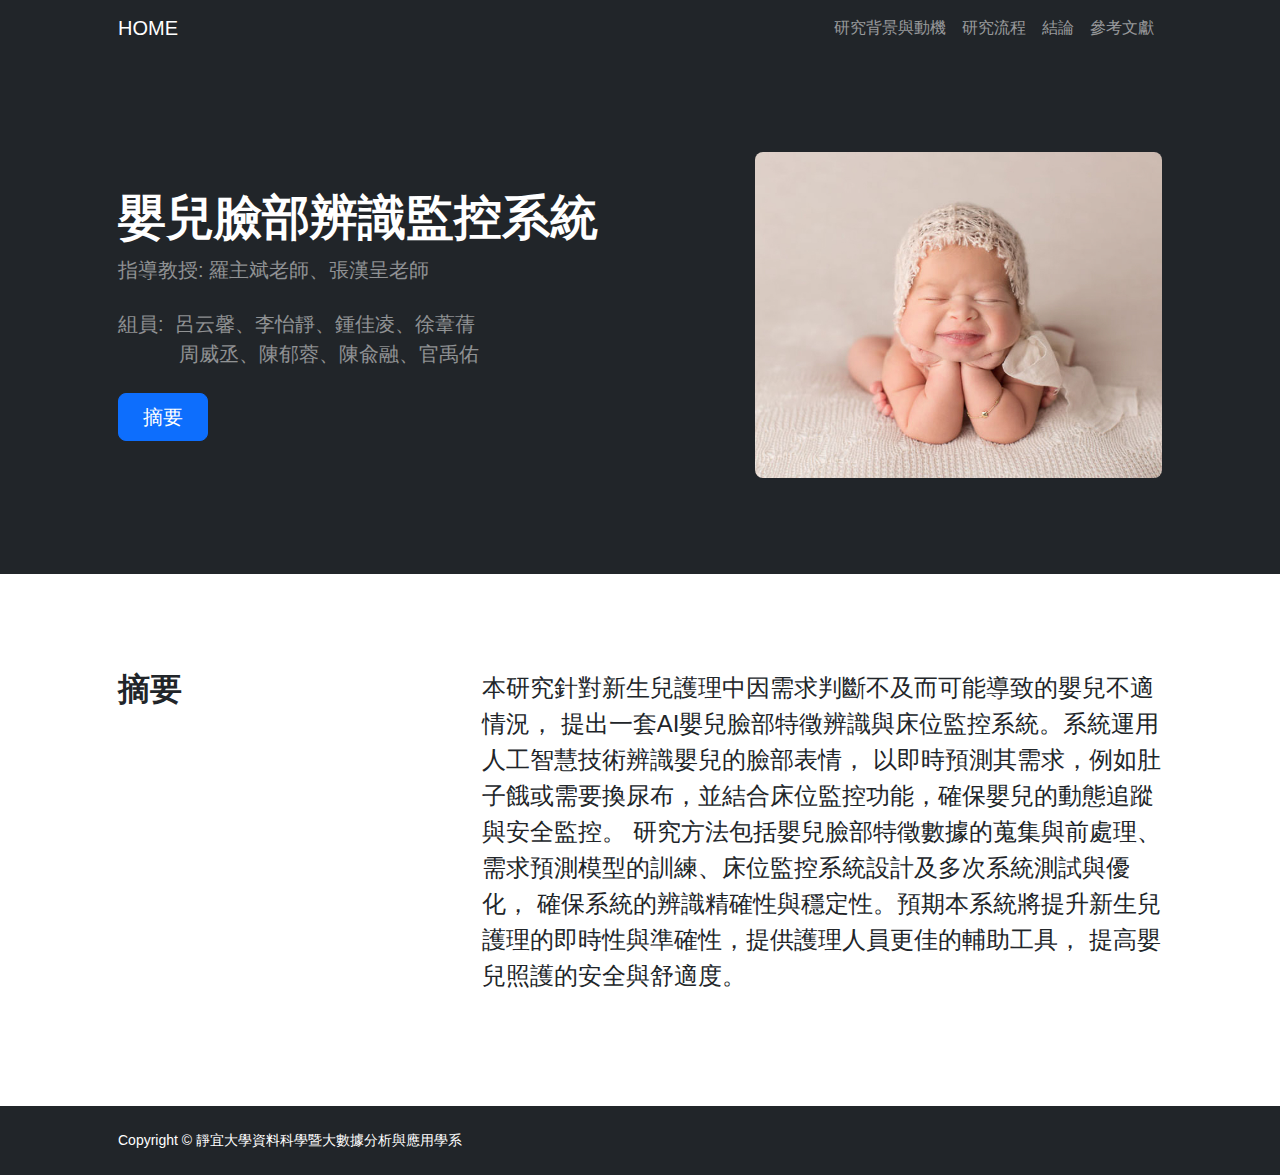
==== index.html @ 3b707c58 "Update index.html" ====
<!DOCTYPE html>
<html lang="en">
    <head>
        <meta charset="utf-8" />
        <meta name="viewport" content="width=device-width, initial-scale=1, shrink-to-fit=no" />
        <meta name="description" content="" />
        <meta name="author" content="" />
        <title>嬰兒臉部辨識</title>
        <!-- Favicon-->
        <link rel="icon" type="image/x-icon" href="assets/favicon.ico" />
        <!-- Bootstrap icons-->
        <link href="https://cdn.jsdelivr.net/npm/bootstrap-icons@1.5.0/font/bootstrap-icons.css" rel="stylesheet" />
        <!-- Core theme CSS (includes Bootstrap)-->
        <link href="css/styles.css" rel="stylesheet" />
        
        <!-- Custom Font Style -->
        <style>
            body {
                font-family: 'DFKai-SB', sans-serif;
            }
        </style>
    </head>
    <body class="d-flex flex-column h-100">
        <main class="flex-shrink-0">
            <!-- Navigation-->
            <nav class="navbar navbar-expand-lg navbar-dark bg-dark">
                <div class="container px-5">
                    <a class="navbar-brand" href="index.html">HOME</a>
                    <button class="navbar-toggler" type="button" data-bs-toggle="collapse" data-bs-target="#navbarSupportedContent" aria-controls="navbarSupportedContent" aria-expanded="false" aria-label="Toggle navigation"><span class="navbar-toggler-icon"></span></button>
                    <div class="collapse navbar-collapse" id="navbarSupportedContent">
                        <ul class="navbar-nav ms-auto mb-2 mb-lg-0">
                            <li class="nav-item"><a class="nav-link" href="about.html">研究背景與動機</a></li>
                            <li class="nav-item"><a class="nav-link" href="contact.html">研究流程</a></li>
                            <li class="nav-item"><a class="nav-link" href="pricing.html">結論</a></li>
                           
                            <li class="nav-item"><a class="nav-link" href="faq.html">參考文獻</a></li>
                        </ul>
                    </div>
                </div>
            </nav>
            <!-- Header-->
            <header class="bg-dark py-5">
                <div class="container px-5">
                    <div class="row gx-5 align-items-center justify-content-center">
                        <div class="col-lg-8 col-xl-7 col-xxl-6">
                            <div class="my-5 text-center text-xl-start">
                                <h1 class="display-5 fw-bolder text-white mb-2">嬰兒臉部辨識監控系統</h1>
                                <p class="lead fw-normal text-white-50 mb-4">指導教授:&nbsp;羅主斌老師、張漢呈老師 </p>
                                <p class="lead fw-normal text-white-50 mb-4">組員: &nbsp;呂云馨、李怡靜、鍾佳凌、徐葦蒨</br>
                                   &emsp; &emsp; &ensp;周威丞、陳郁蓉、陳兪融、官禹佑</p>
                                <div class="d-grid gap-3 d-sm-flex justify-content-sm-center justify-content-xl-start">
                                    <a class="btn btn-primary btn-lg px-4 me-sm-3" href="#features">摘要</a>
                                </div>
                            </div>
                        </div>
                        <div class="col-xl-5 col-xxl-6 d-none d-xl-block text-center"><img class="img-fluid rounded-3 my-5" src="15.jpg" alt="..." /></div>
                    </div>
                </div>
            </header>
            <!-- Features section-->
            <section class="py-5" id="features">
                <div class="container px-5 my-5">
                    <div class="row gx-5">
                        <div class="col-lg-4 mb-5 mb-lg-0"><h2 class="fw-bolder mb-0">摘要</h2></div>
                        <div class="col-lg-8"><font size="5">
                        <p>本研究針對新生兒護理中因需求判斷不及而可能導致的嬰兒不適情況，
                            提出一套AI嬰兒臉部特徵辨識與床位監控系統。系統運用人工智慧技術辨識嬰兒的臉部表情，
                            以即時預測其需求，例如肚子餓或需要換尿布，並結合床位監控功能，確保嬰兒的動態追蹤與安全監控。
                            研究方法包括嬰兒臉部特徵數據的蒐集與前處理、需求預測模型的訓練、床位監控系統設計及多次系統測試與優化，
                            確保系統的辨識精確性與穩定性。預期本系統將提升新生兒護理的即時性與準確性，提供護理人員更佳的輔助工具，
                            提高嬰兒照護的安全與舒適度。</br>
                            </font>
                        </p>
                        </div>
                    </div>
                </div>
            </section>
            <!-- Testimonial section-->
            <!-- Blog preview section-->
        <!-- Footer-->
        <footer class="bg-dark py-4 mt-auto">
            <div class="container px-5">
                <div class="row align-items-center justify-content-between flex-column flex-sm-row">
                    <div class="col-auto"><div class="small m-0 text-white">Copyright &copy; 靜宜大學資料科學暨大數據分析與應用學系</div></div>
                </div>
            </div>
        </footer>
        <!-- Bootstrap core JS-->
        <script src="https://cdn.jsdelivr.net/npm/bootstrap@5.2.3/dist/js/bootstrap.bundle.min.js"></script>
        <!-- Core theme JS-->
        <script src="js/scripts.js"></script>
    </body>
</html>
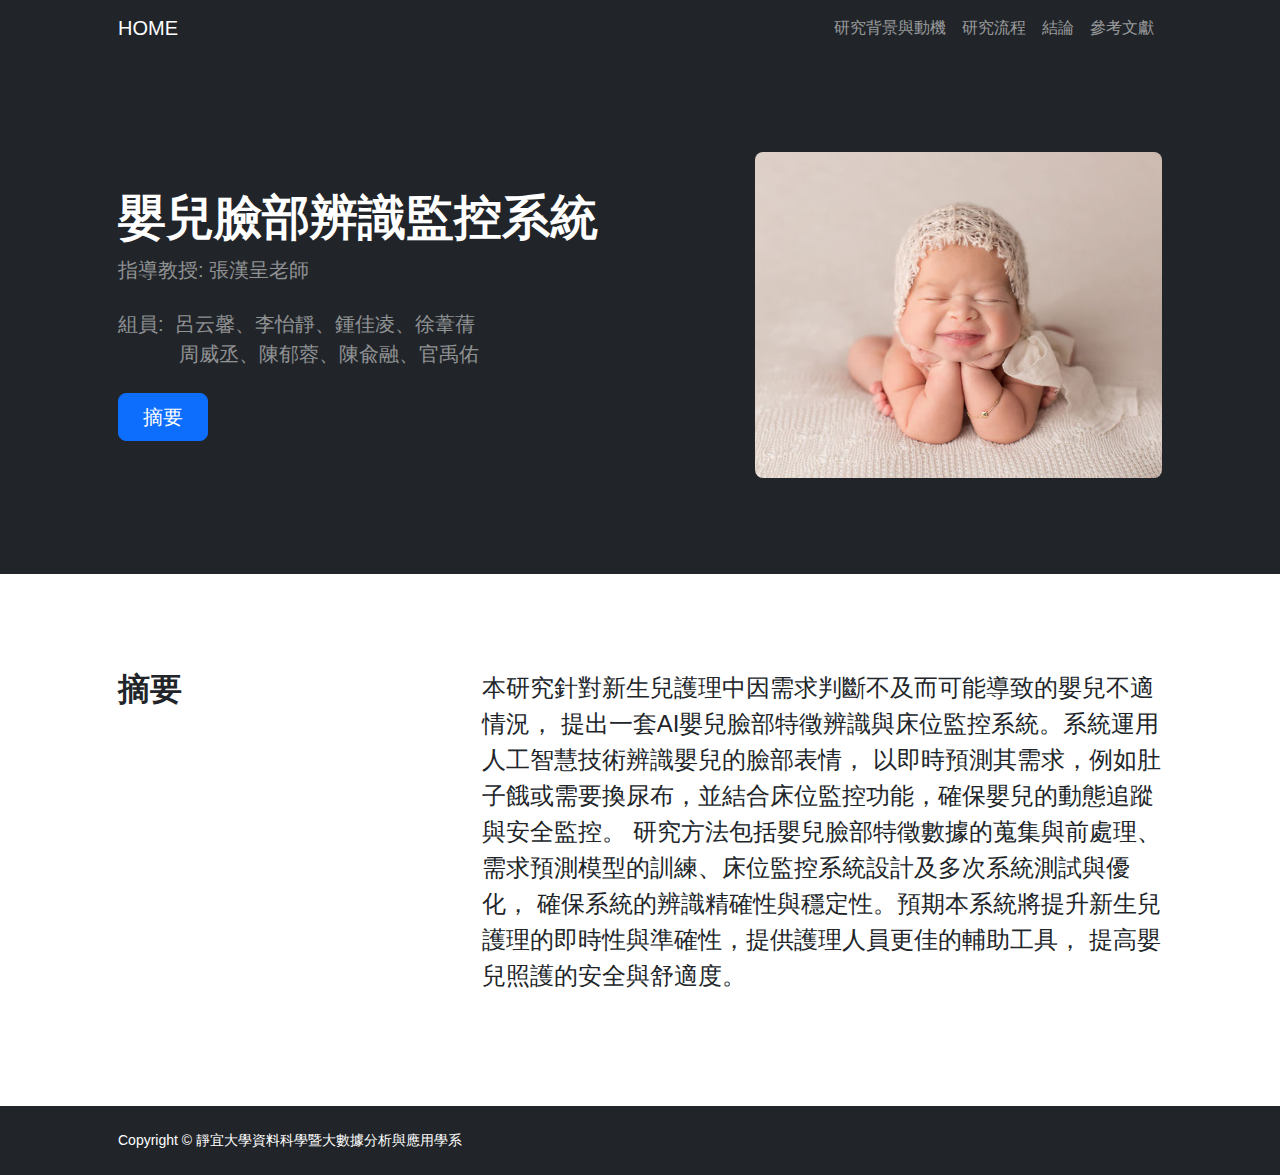
==== commit 6bc66223: "Update index.html" ====
--- a/index.html
+++ b/index.html
@@ -45,7 +45,7 @@
                         <div class="col-lg-8 col-xl-7 col-xxl-6">
                             <div class="my-5 text-center text-xl-start">
                                 <h1 class="display-5 fw-bolder text-white mb-2">嬰兒臉部辨識監控系統</h1>
-                                <p class="lead fw-normal text-white-50 mb-4">指導教授:&nbsp;羅主斌老師、張漢呈老師 </p>
+                                <p class="lead fw-normal text-white-50 mb-4">指導教授:&nbsp;張漢呈老師 </p>
                                 <p class="lead fw-normal text-white-50 mb-4">組員: &nbsp;呂云馨、李怡靜、鍾佳凌、徐葦蒨</br>
                                    &emsp; &emsp; &ensp;周威丞、陳郁蓉、陳兪融、官禹佑</p>
                                 <div class="d-grid gap-3 d-sm-flex justify-content-sm-center justify-content-xl-start">
@@ -53,7 +53,7 @@
                                 </div>
                             </div>
                         </div>
-                        <div class="col-xl-5 col-xxl-6 d-none d-xl-block text-center"><img class="img-fluid rounded-3 my-5" src="15.jpg" alt="..." /></div>
+                       <div class="col-xl-5 col-xxl-6 text-center"><img class="img-fluid rounded-3 my-5" src="15.jpg" alt="..." /></div>
                     </div>
                 </div>
             </header>
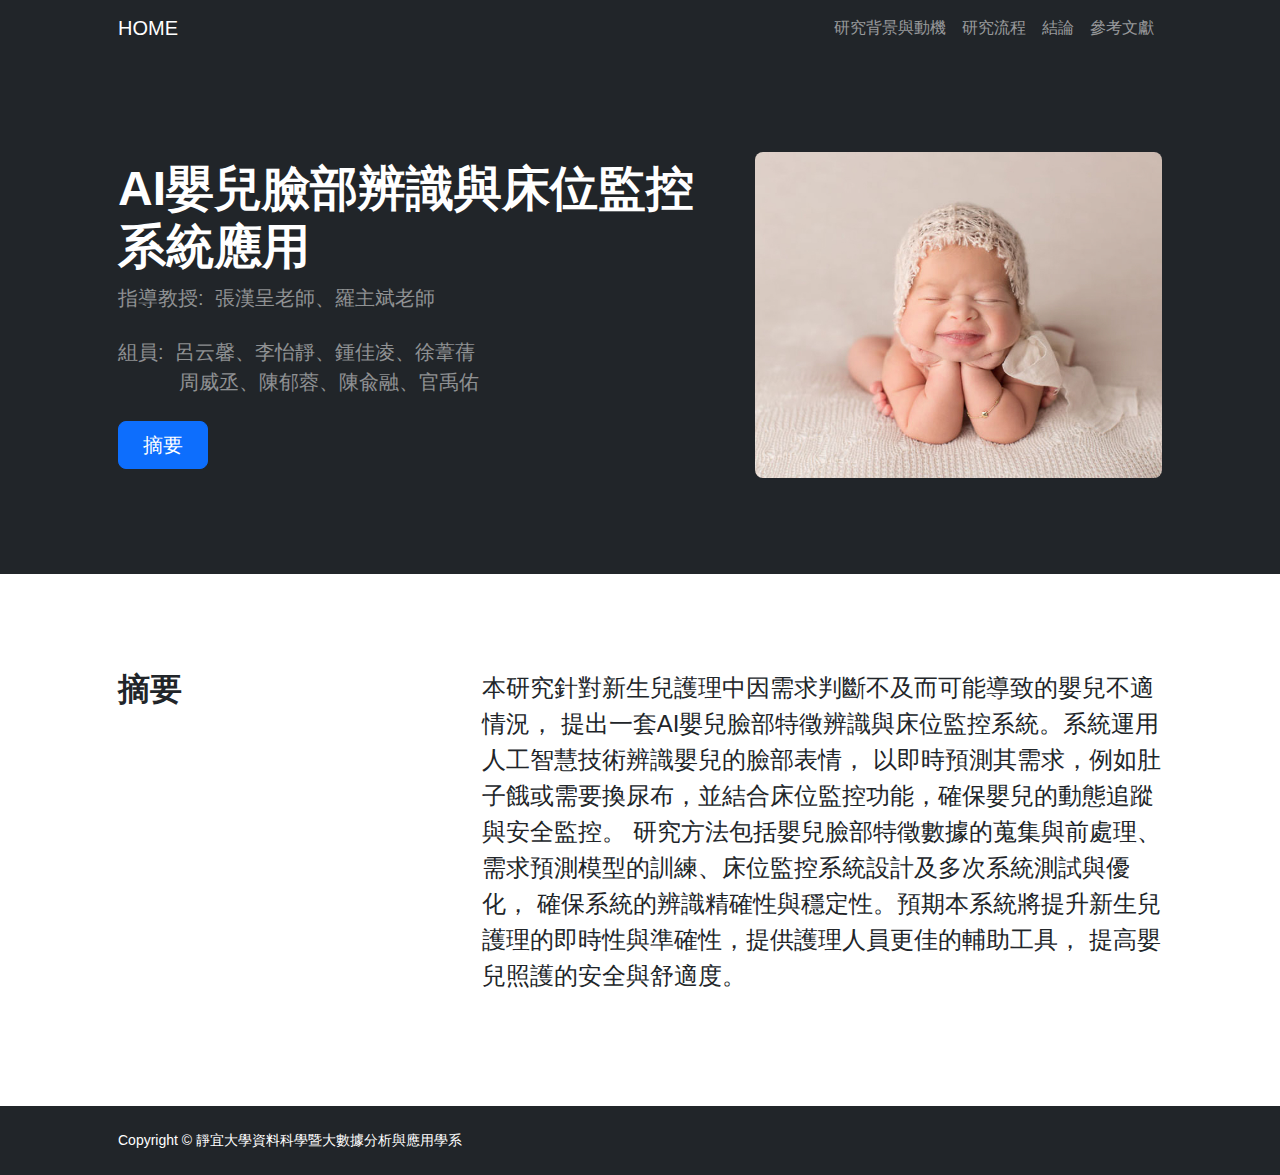
==== commit 0ebda6a2: "Update index.html" ====
--- a/index.html
+++ b/index.html
@@ -5,7 +5,7 @@
         <meta name="viewport" content="width=device-width, initial-scale=1, shrink-to-fit=no" />
         <meta name="description" content="" />
         <meta name="author" content="" />
-        <title>嬰兒臉部辨識</title>
+        <title>AI嬰兒臉部辨識與床位監控系統應用</title>
         <!-- Favicon-->
         <link rel="icon" type="image/x-icon" href="assets/favicon.ico" />
         <!-- Bootstrap icons-->
@@ -44,8 +44,8 @@
                     <div class="row gx-5 align-items-center justify-content-center">
                         <div class="col-lg-8 col-xl-7 col-xxl-6">
                             <div class="my-5 text-center text-xl-start">
-                                <h1 class="display-5 fw-bolder text-white mb-2">嬰兒臉部辨識監控系統</h1>
-                                <p class="lead fw-normal text-white-50 mb-4">指導教授:&nbsp;張漢呈老師 </p>
+                                <h1 class="display-5 fw-bolder text-white mb-2">AI嬰兒臉部辨識與床位監控系統應用</h1>
+                                <p class="lead fw-normal text-white-50 mb-4">指導教授: &nbsp;張漢呈老師、羅主斌老師 </p>
                                 <p class="lead fw-normal text-white-50 mb-4">組員: &nbsp;呂云馨、李怡靜、鍾佳凌、徐葦蒨</br>
                                    &emsp; &emsp; &ensp;周威丞、陳郁蓉、陳兪融、官禹佑</p>
                                 <div class="d-grid gap-3 d-sm-flex justify-content-sm-center justify-content-xl-start">
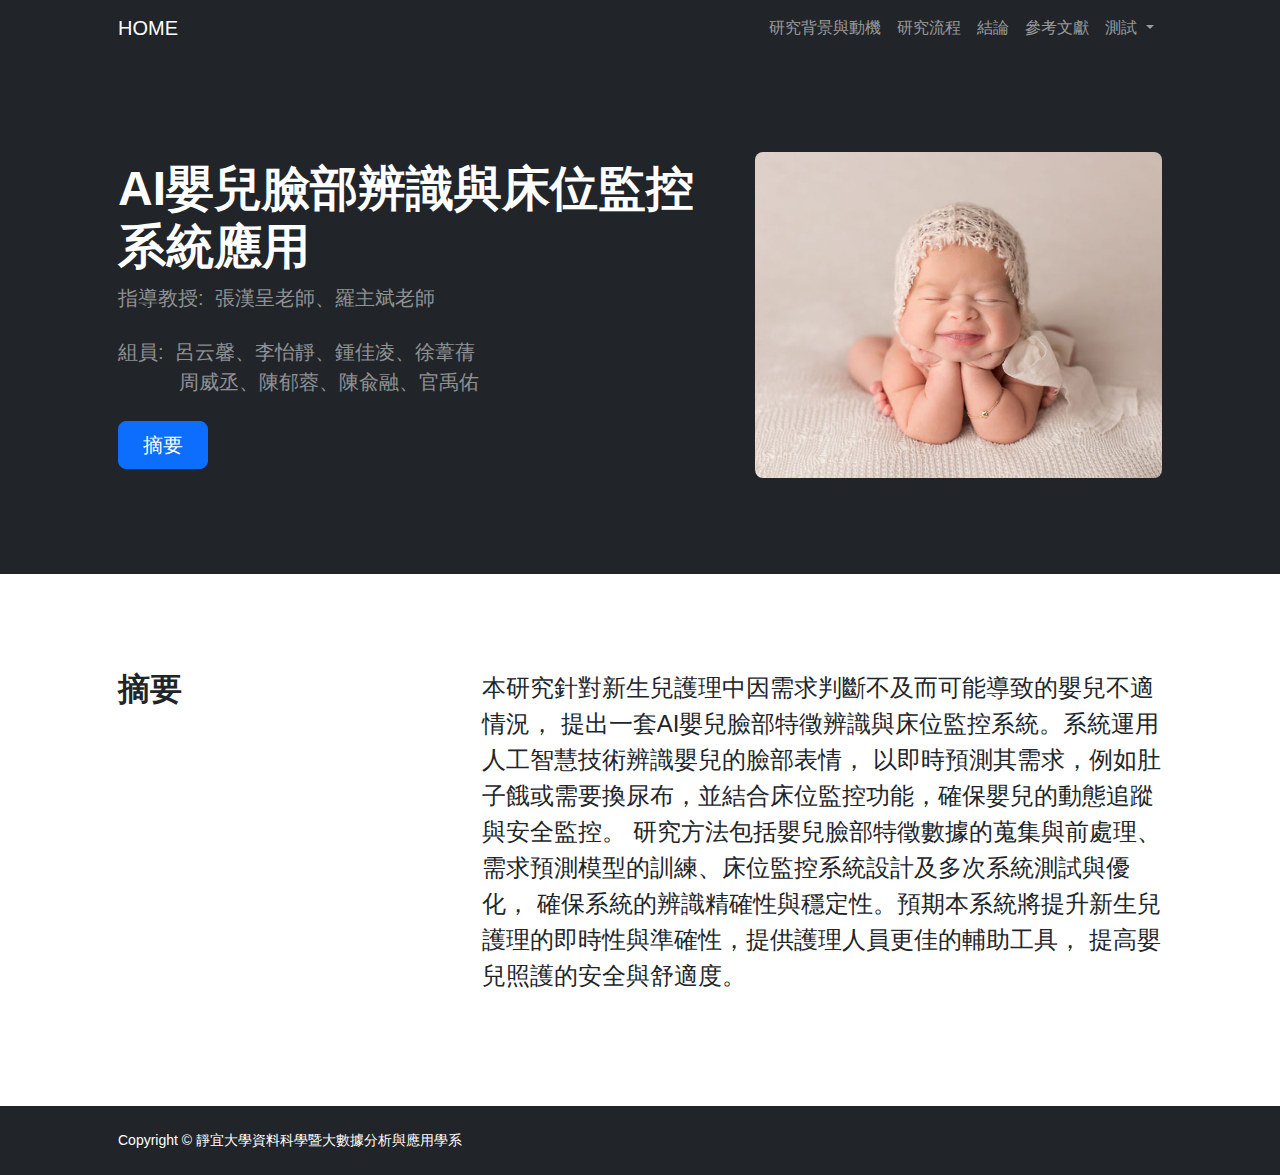
==== commit 79a99381: "Update index.html" ====
--- a/index.html
+++ b/index.html
@@ -34,6 +34,17 @@
                             <li class="nav-item"><a class="nav-link" href="pricing.html">結論</a></li>
                            
                             <li class="nav-item"><a class="nav-link" href="faq.html">參考文獻</a></li>
+                            
+                            <li class="nav-item dropdown">
+  <a class="nav-link dropdown-toggle" href="#" id="conclusionDropdown" role="button" data-bs-toggle="dropdown" aria-expanded="false">
+    測試
+  </a>
+  <ul class="dropdown-menu" aria-labelledby="conclusionDropdown">
+    <li><a class="dropdown-item" href="#section-result">研究結果</a></li>
+    <li><a class="dropdown-item" href="#section-future">未來應用</a></li>
+    <li><a class="dropdown-item" href="#section-conclusion">結論</a></li>
+  </ul>
+</li>
                         </ul>
                     </div>
                 </div>
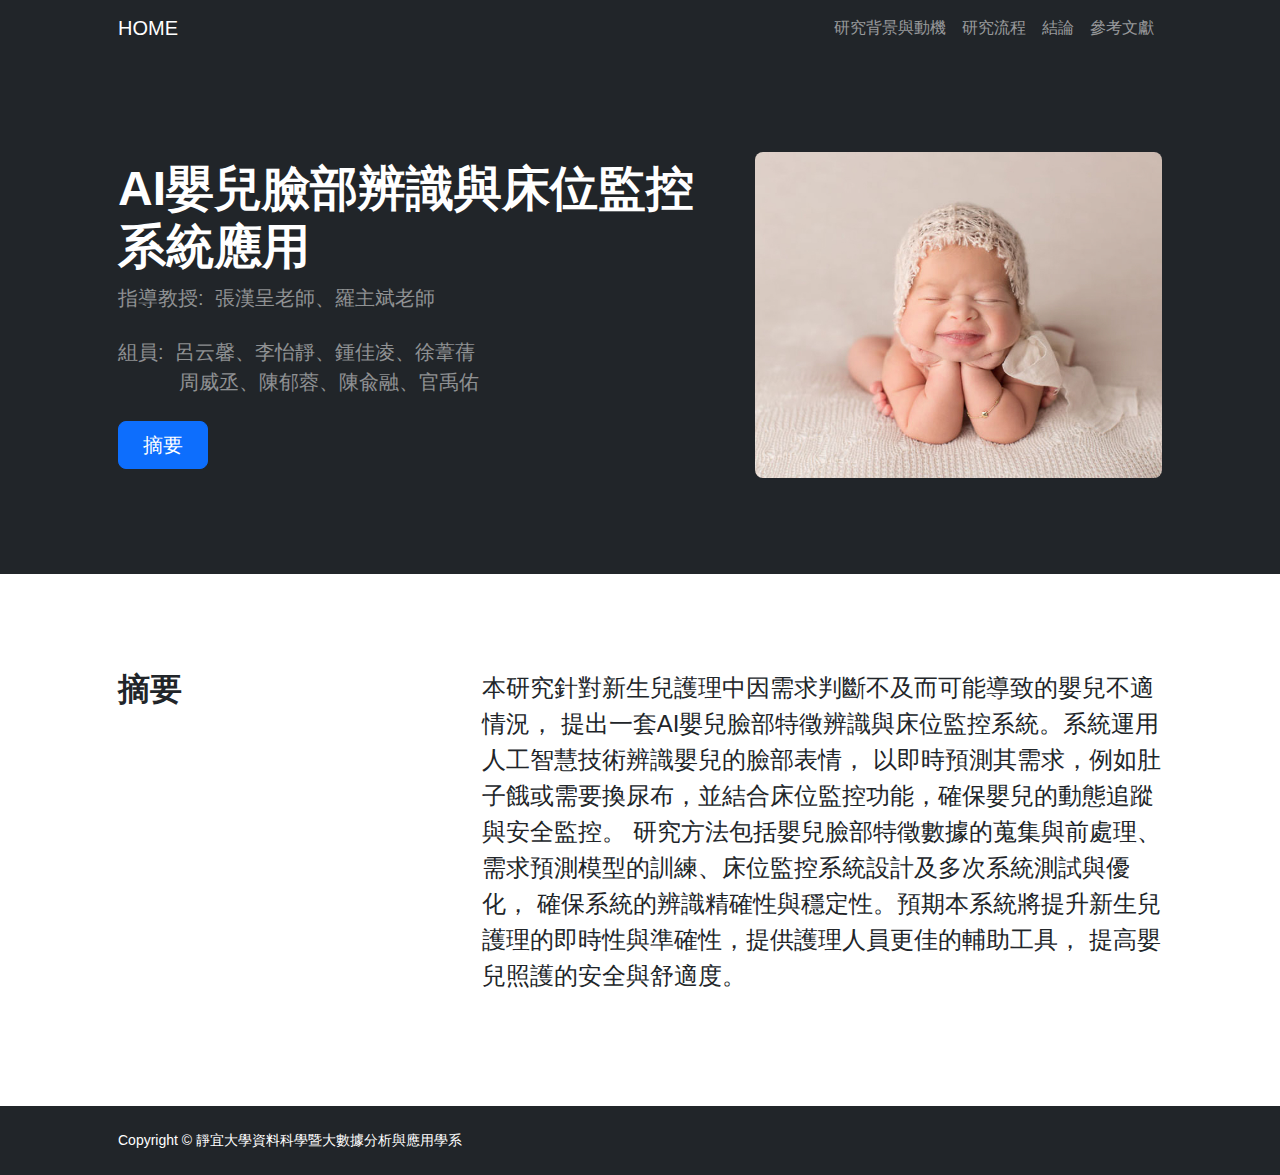
==== commit 79210b09: "Update index.html" ====
--- a/index.html
+++ b/index.html
@@ -32,19 +32,7 @@
                             <li class="nav-item"><a class="nav-link" href="about.html">研究背景與動機</a></li>
                             <li class="nav-item"><a class="nav-link" href="contact.html">研究流程</a></li>
                             <li class="nav-item"><a class="nav-link" href="pricing.html">結論</a></li>
-                           
                             <li class="nav-item"><a class="nav-link" href="faq.html">參考文獻</a></li>
-                            
-                            <li class="nav-item dropdown">
-  <a class="nav-link dropdown-toggle" href="#" id="conclusionDropdown" role="button" data-bs-toggle="dropdown" aria-expanded="false">
-    測試
-  </a>
-  <ul class="dropdown-menu" aria-labelledby="conclusionDropdown">
-    <li><a class="dropdown-item" href="#section-result">研究結果</a></li>
-    <li><a class="dropdown-item" href="#section-future">未來應用</a></li>
-    <li><a class="dropdown-item" href="#section-conclusion">結論</a></li>
-  </ul>
-</li>
                         </ul>
                     </div>
                 </div>
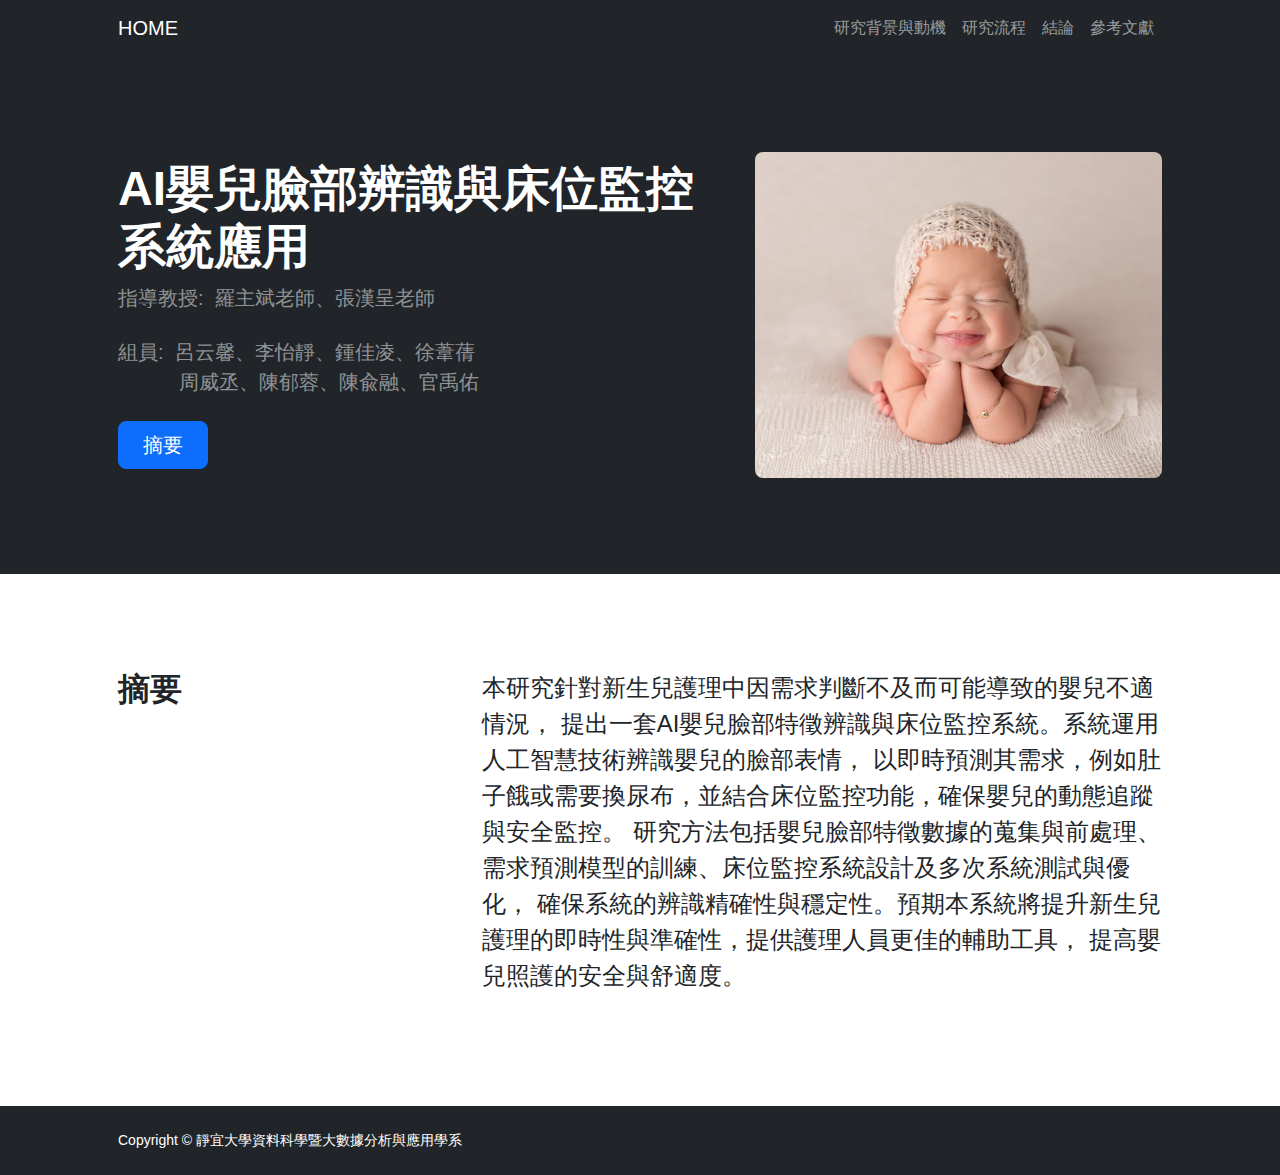
==== commit add93e19: "Update index.html" ====
--- a/index.html
+++ b/index.html
@@ -44,7 +44,7 @@
                         <div class="col-lg-8 col-xl-7 col-xxl-6">
                             <div class="my-5 text-center text-xl-start">
                                 <h1 class="display-5 fw-bolder text-white mb-2">AI嬰兒臉部辨識與床位監控系統應用</h1>
-                                <p class="lead fw-normal text-white-50 mb-4">指導教授: &nbsp;張漢呈老師、羅主斌老師 </p>
+                                <p class="lead fw-normal text-white-50 mb-4">指導教授: &nbsp;羅主斌老師、張漢呈老師 </p>
                                 <p class="lead fw-normal text-white-50 mb-4">組員: &nbsp;呂云馨、李怡靜、鍾佳凌、徐葦蒨</br>
                                    &emsp; &emsp; &ensp;周威丞、陳郁蓉、陳兪融、官禹佑</p>
                                 <div class="d-grid gap-3 d-sm-flex justify-content-sm-center justify-content-xl-start">
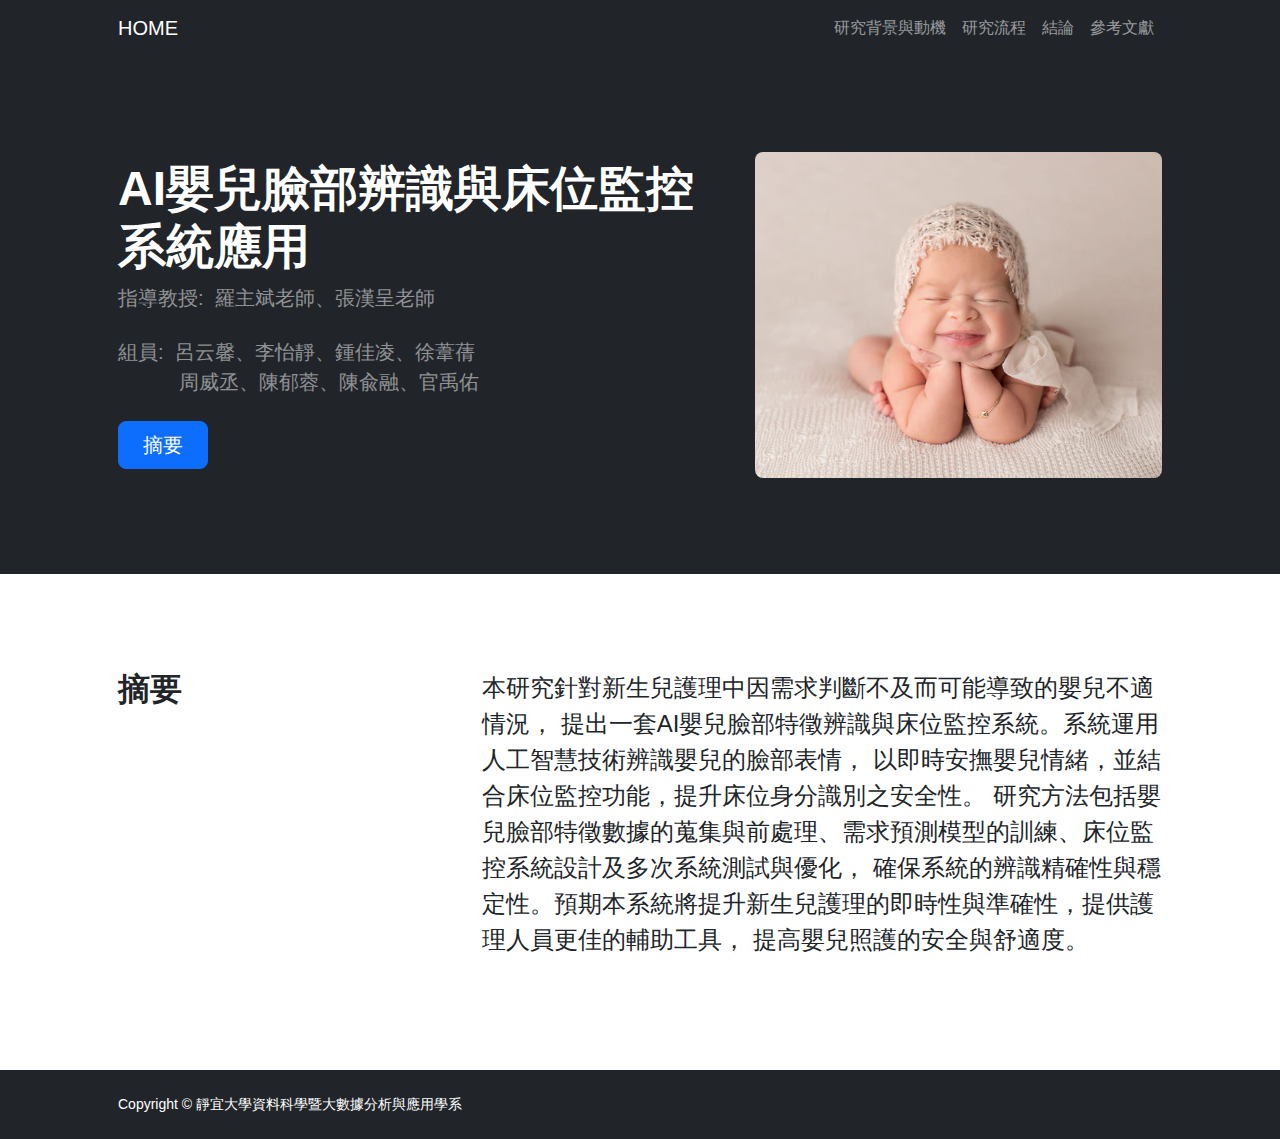
==== commit 204ddb4b: "Update index.html" ====
--- a/index.html
+++ b/index.html
@@ -64,7 +64,7 @@
                         <div class="col-lg-8"><font size="5">
                         <p>本研究針對新生兒護理中因需求判斷不及而可能導致的嬰兒不適情況，
                             提出一套AI嬰兒臉部特徵辨識與床位監控系統。系統運用人工智慧技術辨識嬰兒的臉部表情，
-                            以即時預測其需求，例如肚子餓或需要換尿布，並結合床位監控功能，確保嬰兒的動態追蹤與安全監控。
+                            以即時安撫嬰兒情緒，並結合床位監控功能，提升床位身分識別之安全性。
                             研究方法包括嬰兒臉部特徵數據的蒐集與前處理、需求預測模型的訓練、床位監控系統設計及多次系統測試與優化，
                             確保系統的辨識精確性與穩定性。預期本系統將提升新生兒護理的即時性與準確性，提供護理人員更佳的輔助工具，
                             提高嬰兒照護的安全與舒適度。</br>
